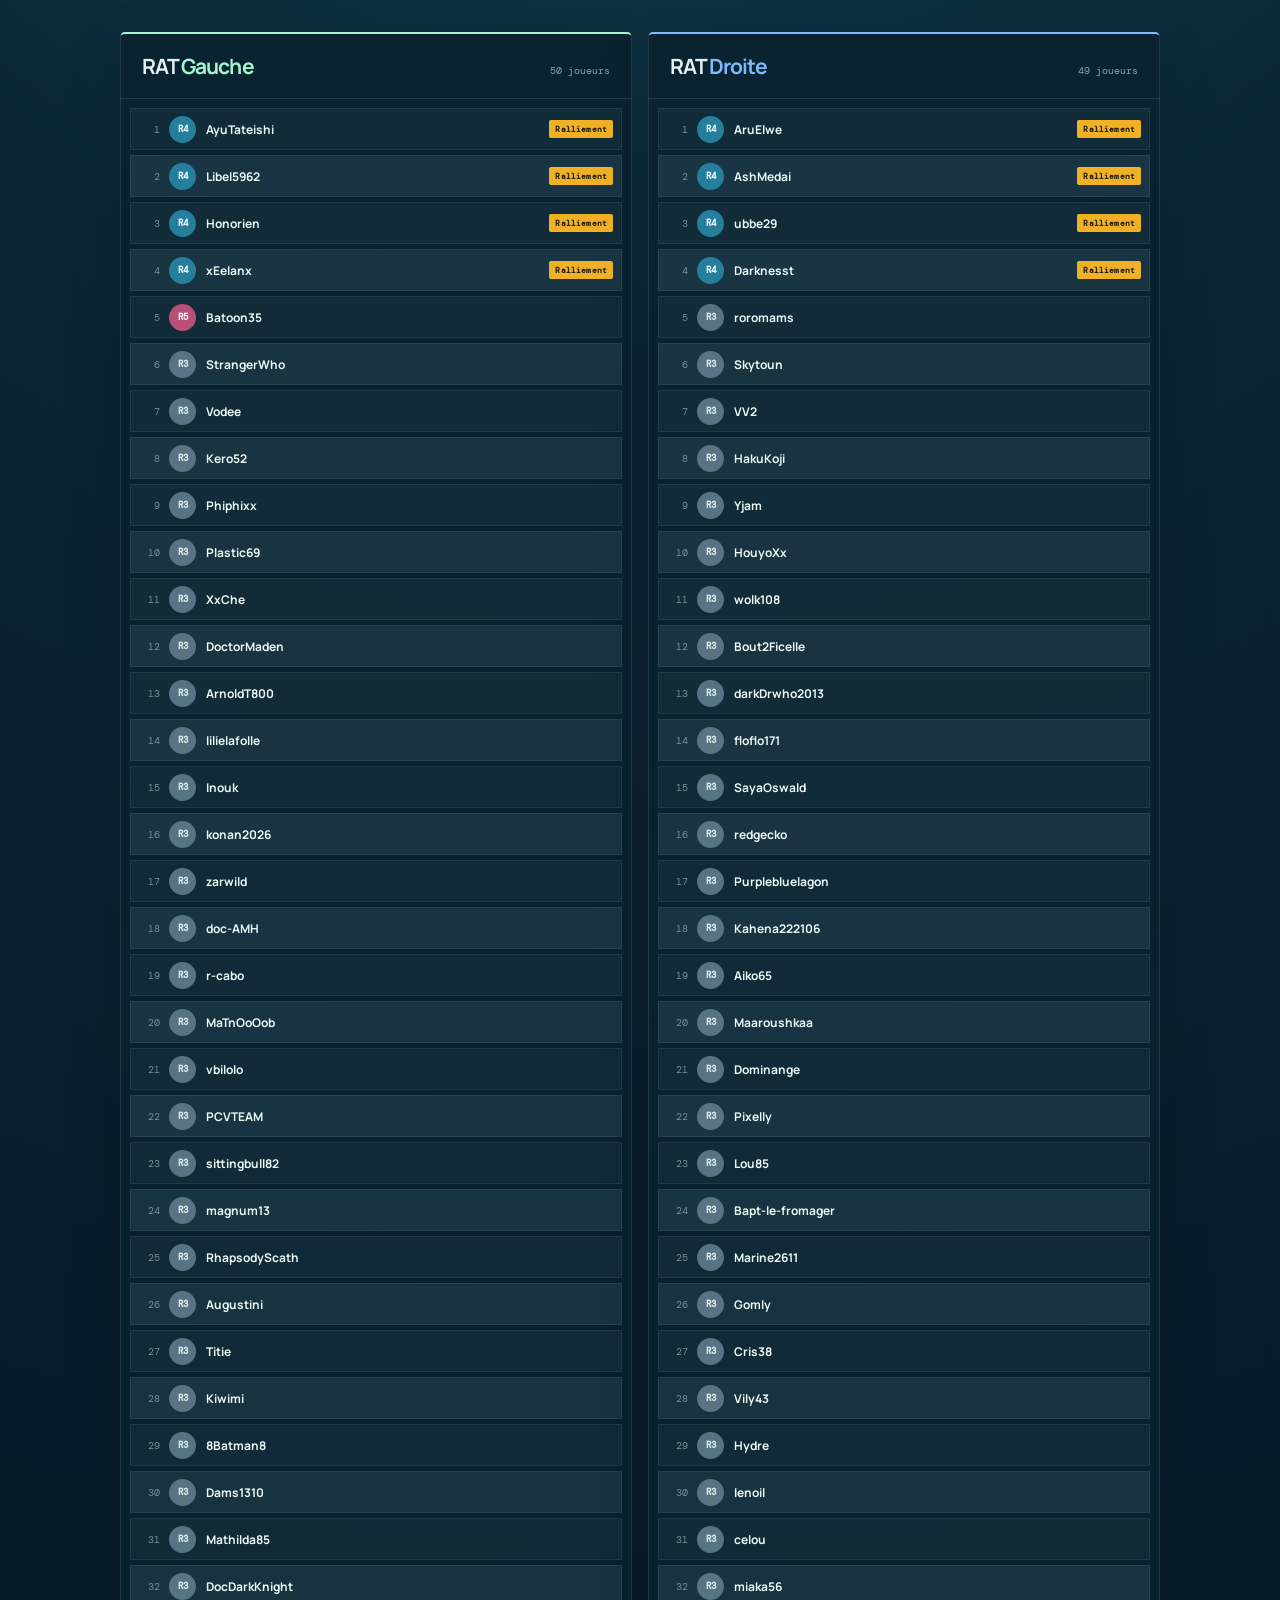
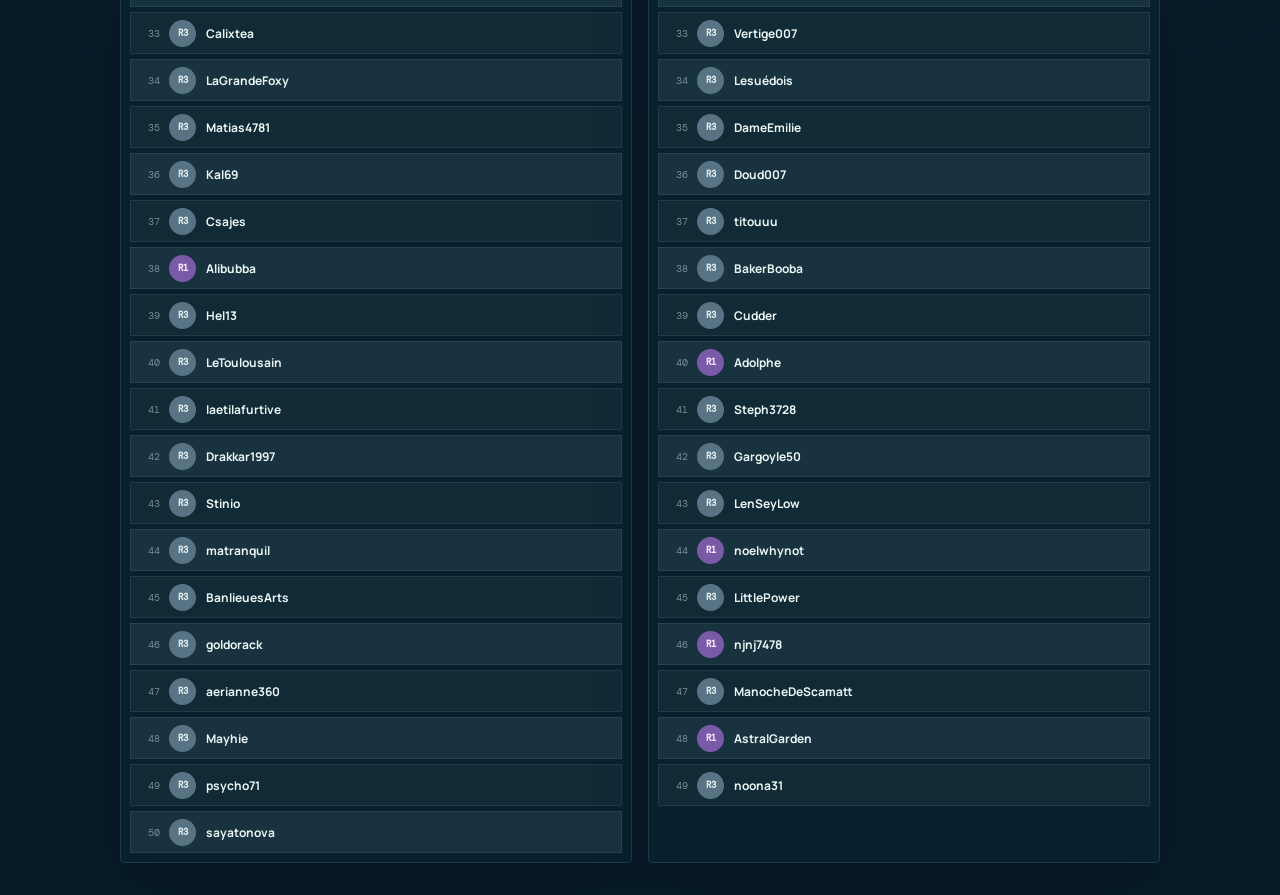
==== index.html @ 62a33dad "feat: add public RAT roster" ====
<!doctype html>
<html lang="fr">
  <head>
    <meta charset="UTF-8" />
    <meta name="viewport" content="width=device-width, initial-scale=1.0" />
    <meta name="theme-color" content="#071a28" />
    <title>SPDT · RAT</title>
    <link rel="preconnect" href="https://fonts.googleapis.com" />
    <link rel="preconnect" href="https://fonts.gstatic.com" crossorigin />
    <link href="https://fonts.googleapis.com/css2?family=DM+Mono:wght@400;500&family=Manrope:wght@500;600;700;800&display=swap" rel="stylesheet" />
    <link rel="stylesheet" href="./styles.css" />
  </head>
  <body>
    <main class="teams" aria-label="Répartition SPDT">
      <section class="team left-team" aria-labelledby="left-title">
        <header class="team-header"><h1 id="left-title">RAT <span>Gauche</span></h1><span id="left-count"></span></header>
        <div class="player-list" id="left-list"></div>
      </section>
      <section class="team right-team" aria-labelledby="right-title">
        <header class="team-header"><h1 id="right-title">RAT <span>Droite</span></h1><span id="right-count"></span></header>
        <div class="player-list" id="right-list"></div>
      </section>
    </main>
    <template id="player-template">
      <article class="player-row"><span class="position"></span><span class="avatar"></span><span class="player-name"></span><span class="creator">Ralliement</span></article>
    </template>
    <script src="./data.js"></script>
    <script src="./app.js"></script>
  </body>
</html>
---- styles.css ----
:root { --ink:#e8f0f0; --muted:#8ca4aa; --line:rgba(196,225,220,.13); --mint:#a4f5ce; --blue:#7eb8ff; --gold:#f0b126; }
* { box-sizing:border-box; }
body { margin:0; min-height:100vh; color:var(--ink); background:radial-gradient(circle at 50% -30%,#17465a 0,#0a2534 34%,#071a28 76%); font-family:Manrope,Arial,sans-serif; }
body::before { content:""; position:fixed; inset:0; pointer-events:none; opacity:.17; background-image:linear-gradient(rgba(255,255,255,.035) 1px,transparent 1px),linear-gradient(90deg,rgba(255,255,255,.035) 1px,transparent 1px); background-size:40px 40px; }
.teams { position:relative; display:grid; grid-template-columns:repeat(2,minmax(0,1fr)); gap:16px; width:min(1040px,calc(100% - 40px)); margin:0 auto; padding:32px 0; }
.team { min-width:0; background:rgba(10,35,48,.88); border:1px solid var(--line); border-top:2px solid var(--mint); border-radius:5px; overflow:hidden; box-shadow:0 18px 60px rgba(0,0,0,.12); }.right-team { border-top-color:var(--blue); }
.team-header { display:flex; align-items:baseline; justify-content:space-between; padding:18px 21px; border-bottom:1px solid var(--line); }.team-header h1 { margin:0; font-size:21px; letter-spacing:-.045em; }.team-header h1 span { color:var(--mint); }.right-team h1 span { color:var(--blue); }.team-header > span { color:var(--muted); font:10px 'DM Mono',monospace; }
.player-list { padding:9px; display:grid; gap:5px; }.player-row { display:grid; grid-template-columns:21px 28px minmax(0,1fr) auto; align-items:center; gap:9px; min-height:42px; padding:6px 8px; background:rgba(209,239,235,.04); border:1px solid rgba(190,225,221,.09); }.player-row:nth-child(even) { background:rgba(167,204,215,.10); }
.position { color:#789197; font:10px 'DM Mono',monospace; text-align:right; }.avatar { display:grid; place-items:center; width:27px; height:27px; border-radius:50%; color:#dce9ed; background:#587383; font:600 9px 'DM Mono',monospace; }.rank-r1 .avatar { color:#f2e9ff; background:#7a5aa7; }.rank-r3 .avatar { color:#dce9ed; background:#587383; }.rank-r4 .avatar { color:#e8fbff; background:#277d9c; }.rank-r5 .avatar { color:#fff0f6; background:#b75076; }.player-name { overflow:hidden; color:#eaf7f4; font-size:12px; font-weight:700; text-overflow:ellipsis; white-space:nowrap; }.creator { display:none; padding:4px 6px; color:#2a2110; border-radius:2px; background:var(--gold); font:700 8px 'DM Mono',monospace; letter-spacing:.02em; }.is-creator .creator { display:block; }
@media (max-width:720px) { .teams { grid-template-columns:1fr; width:min(100% - 24px,500px); padding:12px 0 28px; gap:12px; }.team-header { padding:15px 16px; }.player-list { padding:7px; } }
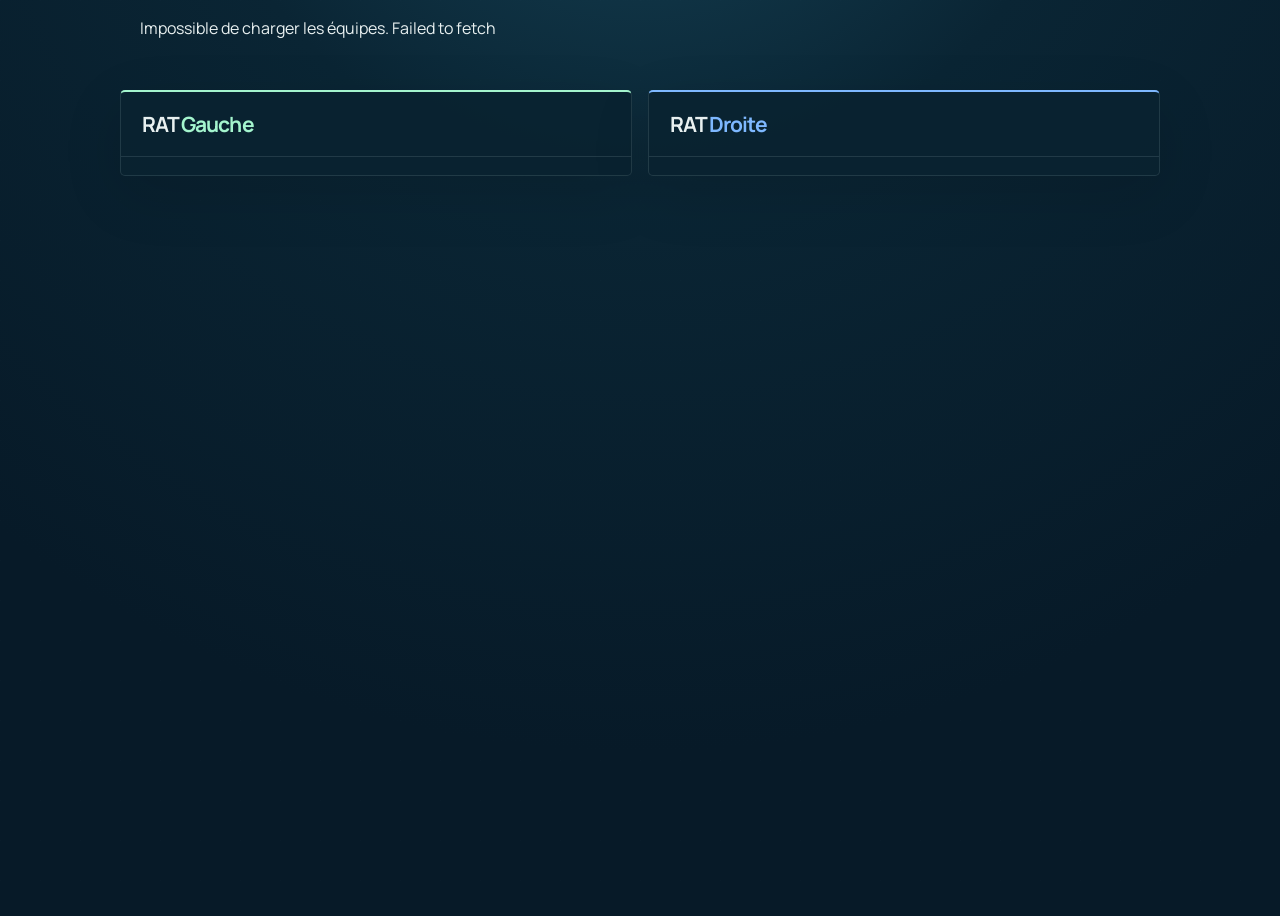
==== commit 35fb123c: "feat: persist public roster management in Supabase" ====
--- a/index.html
+++ b/index.html
@@ -11,6 +11,7 @@
     <link rel="stylesheet" href="./styles.css" />
   </head>
   <body>
+    <p id="status" role="status" class="status">Chargement des équipes…</p>
     <main class="teams" aria-label="Répartition SPDT">
       <section class="team left-team" aria-labelledby="left-title">
         <header class="team-header"><h1 id="left-title">RAT <span>Gauche</span></h1><span id="left-count"></span></header>
@@ -24,7 +25,8 @@
     <template id="player-template">
       <article class="player-row"><span class="position"></span><span class="avatar"></span><span class="player-name"></span><span class="creator">Ralliement</span></article>
     </template>
-    <script src="./data.js"></script>
+    <script src="./config.js"></script>
+    <script src="./supabase.js"></script>
     <script src="./app.js"></script>
   </body>
 </html>
--- a/styles.css
+++ b/styles.css
@@ -8,3 +8,5 @@
 .player-list { padding:9px; display:grid; gap:5px; }.player-row { display:grid; grid-template-columns:21px 28px minmax(0,1fr) auto; align-items:center; gap:9px; min-height:42px; padding:6px 8px; background:rgba(209,239,235,.04); border:1px solid rgba(190,225,221,.09); }.player-row:nth-child(even) { background:rgba(167,204,215,.10); }
 .position { color:#789197; font:10px 'DM Mono',monospace; text-align:right; }.avatar { display:grid; place-items:center; width:27px; height:27px; border-radius:50%; color:#dce9ed; background:#587383; font:600 9px 'DM Mono',monospace; }.rank-r1 .avatar { color:#f2e9ff; background:#7a5aa7; }.rank-r3 .avatar { color:#dce9ed; background:#587383; }.rank-r4 .avatar { color:#e8fbff; background:#277d9c; }.rank-r5 .avatar { color:#fff0f6; background:#b75076; }.player-name { overflow:hidden; color:#eaf7f4; font-size:12px; font-weight:700; text-overflow:ellipsis; white-space:nowrap; }.creator { display:none; padding:4px 6px; color:#2a2110; border-radius:2px; background:var(--gold); font:700 8px 'DM Mono',monospace; letter-spacing:.02em; }.is-creator .creator { display:block; }
 @media (max-width:720px) { .teams { grid-template-columns:1fr; width:min(100% - 24px,500px); padding:12px 0 28px; gap:12px; }.team-header { padding:15px 16px; }.player-list { padding:7px; } }
+.status { max-width:1040px; margin:16px auto; padding:0 20px; line-height:1.6; }
+.status:empty { display:none; }
